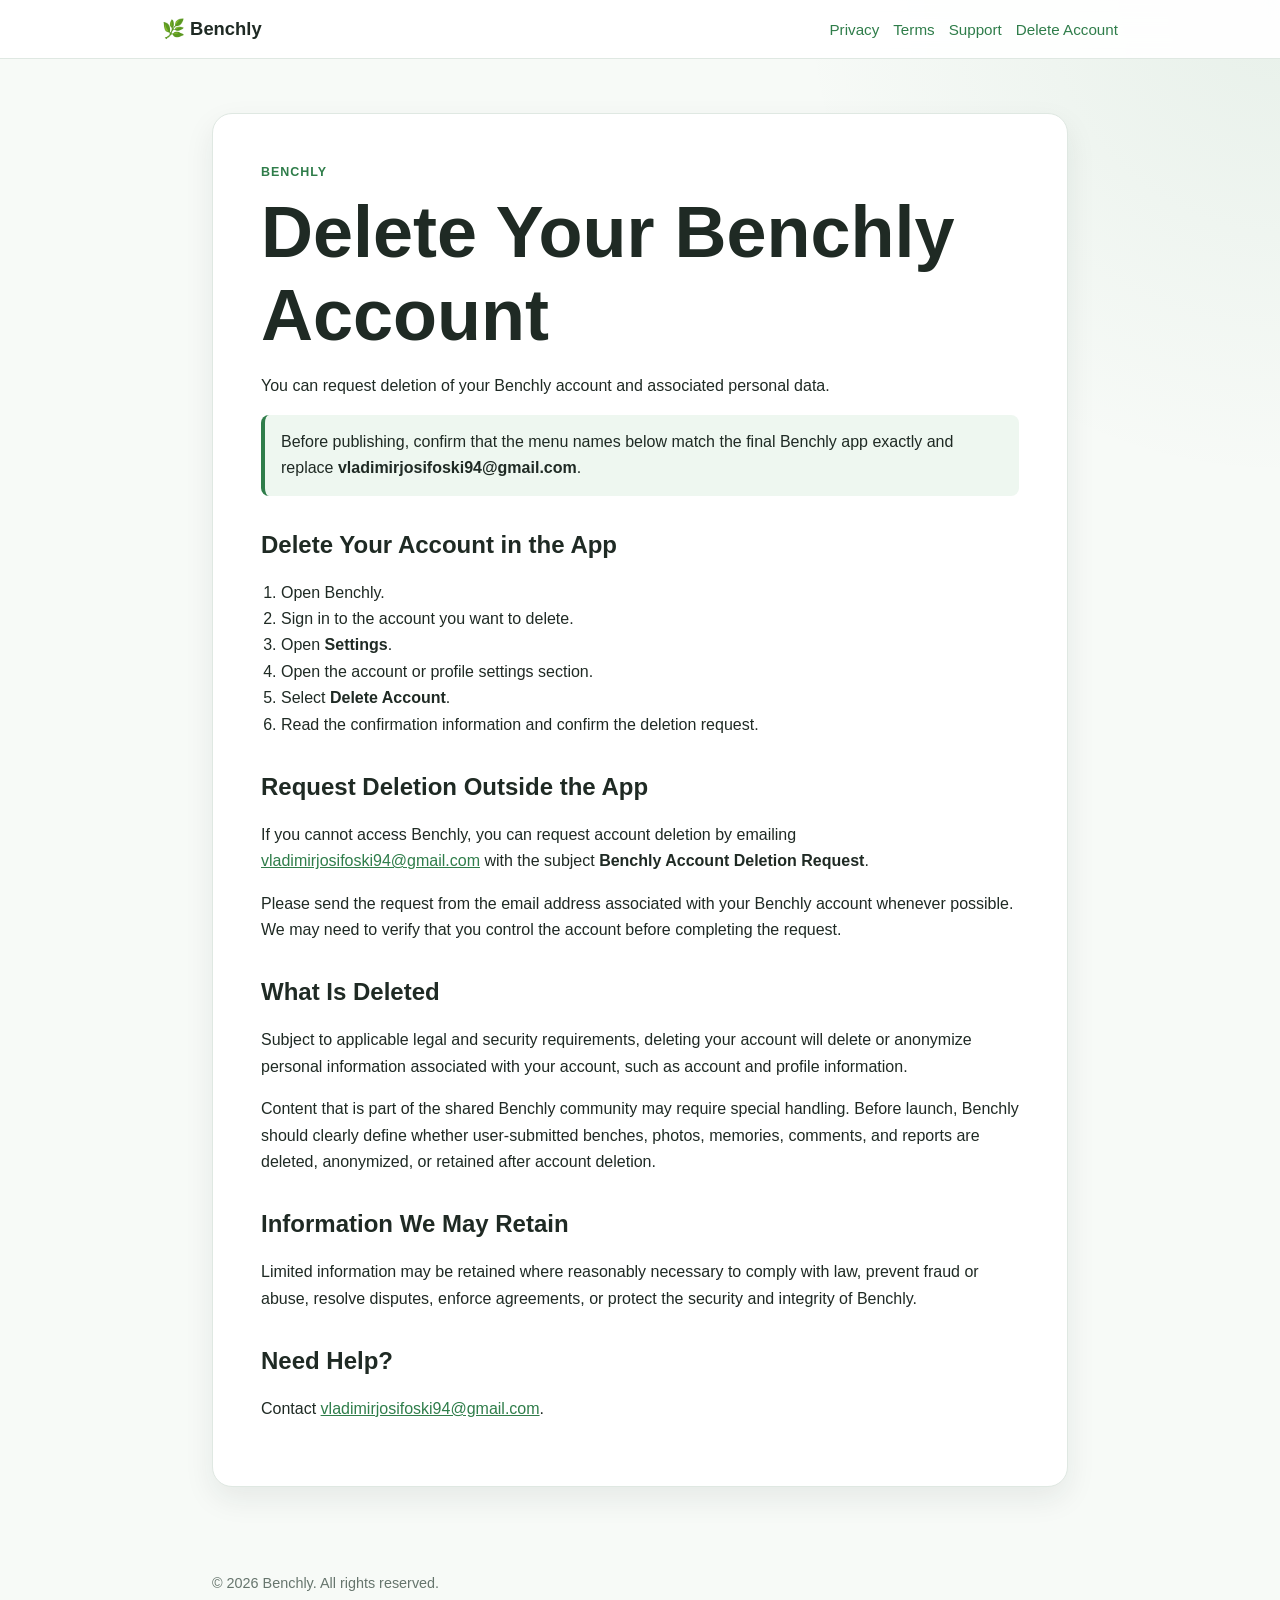
==== delete-account.html @ e116a3c2 "Benchly App Legal Files" ====
<!doctype html>
<html lang="en">
  <head>
    <meta charset="utf-8" />
    <meta name="viewport" content="width=device-width, initial-scale=1" />
    <meta name="description" content="Delete Account for Benchly" />
    <title>Delete Account | Benchly</title>
    <link rel="stylesheet" href="styles.css" />
  </head>
  <body>
    <header class="site-header">
      <nav class="nav">
        <a class="brand" href="index.html">🌿 Benchly</a>
        <div class="nav-links">
          <a href="privacy.html">Privacy</a>
          <a href="terms.html">Terms</a>
          <a href="support.html">Support</a>
          <a href="delete-account.html">Delete Account</a>
        </div>
      </nav>
    </header>

    <main class="container">
      <article class="legal">
        <div class="eyebrow">Benchly</div>
        <h1>Delete Your Benchly Account</h1>
        <p>
          You can request deletion of your Benchly account and associated
          personal data.
        </p>

        <div class="notice">
          Before publishing, confirm that the menu names below match the final
          Benchly app exactly and replace
          <strong>vladimirjosifoski94@gmail.com</strong>.
        </div>

        <h2>Delete Your Account in the App</h2>
        <ol>
          <li>Open Benchly.</li>
          <li>Sign in to the account you want to delete.</li>
          <li>Open <strong>Settings</strong>.</li>
          <li>Open the account or profile settings section.</li>
          <li>Select <strong>Delete Account</strong>.</li>
          <li>
            Read the confirmation information and confirm the deletion request.
          </li>
        </ol>

        <h2>Request Deletion Outside the App</h2>
        <p>
          If you cannot access Benchly, you can request account deletion by
          emailing
          <a
            href="mailto:vladimirjosifoski94@gmail.com?subject=Benchly%20Account%20Deletion%20Request"
            >vladimirjosifoski94@gmail.com</a
          >
          with the subject <strong>Benchly Account Deletion Request</strong>.
        </p>
        <p>
          Please send the request from the email address associated with your
          Benchly account whenever possible. We may need to verify that you
          control the account before completing the request.
        </p>

        <h2>What Is Deleted</h2>
        <p>
          Subject to applicable legal and security requirements, deleting your
          account will delete or anonymize personal information associated with
          your account, such as account and profile information.
        </p>
        <p>
          Content that is part of the shared Benchly community may require
          special handling. Before launch, Benchly should clearly define whether
          user-submitted benches, photos, memories, comments, and reports are
          deleted, anonymized, or retained after account deletion.
        </p>

        <h2>Information We May Retain</h2>
        <p>
          Limited information may be retained where reasonably necessary to
          comply with law, prevent fraud or abuse, resolve disputes, enforce
          agreements, or protect the security and integrity of Benchly.
        </p>

        <h2>Need Help?</h2>
        <p>
          Contact
          <a href="mailto:vladimirjosifoski94@gmail.com"
            >vladimirjosifoski94@gmail.com</a
          >.
        </p>
      </article>
    </main>

    <footer>
      <p>© 2026 Benchly. All rights reserved.</p>
    </footer>
  </body>
</html>
---- styles.css ----
:root {
  --bg: #f7faf7;
  --surface: #ffffff;
  --text: #1f2a24;
  --muted: #66756d;
  --brand: #2f7d4a;
  --brand-dark: #245f39;
  --border: #dfe8e2;
  --shadow: 0 12px 30px rgba(31, 42, 36, 0.08);
}

* { box-sizing: border-box; }

html { scroll-behavior: smooth; }

body {
  margin: 0;
  font-family: -apple-system, BlinkMacSystemFont, "Segoe UI", Roboto, Helvetica, Arial, sans-serif;
  color: var(--text);
  background:
    radial-gradient(circle at top right, rgba(47,125,74,.08), transparent 30rem),
    var(--bg);
  line-height: 1.65;
}

a { color: var(--brand); }
a:hover { color: var(--brand-dark); }

.site-header {
  border-bottom: 1px solid var(--border);
  background: rgba(255,255,255,.92);
  position: sticky;
  top: 0;
  z-index: 10;
  backdrop-filter: blur(12px);
}

.nav {
  max-width: 1000px;
  margin: 0 auto;
  padding: 14px 22px;
  display: flex;
  gap: 18px;
  align-items: center;
  justify-content: space-between;
}

.brand {
  font-weight: 800;
  text-decoration: none;
  color: var(--text);
  font-size: 1.15rem;
}

.nav-links {
  display: flex;
  gap: 14px;
  flex-wrap: wrap;
  justify-content: flex-end;
}

.nav-links a {
  text-decoration: none;
  font-size: .95rem;
}

.container {
  max-width: 900px;
  margin: 0 auto;
  padding: 54px 22px 70px;
}

.hero {
  padding: 40px;
  background: var(--surface);
  border: 1px solid var(--border);
  border-radius: 22px;
  box-shadow: var(--shadow);
}

.eyebrow {
  color: var(--brand);
  font-weight: 700;
  letter-spacing: .08em;
  text-transform: uppercase;
  font-size: .78rem;
}

h1 {
  line-height: 1.15;
  font-size: clamp(2.2rem, 6vw, 4.5rem);
  margin: 8px 0 16px;
}

h2 {
  margin-top: 34px;
  line-height: 1.25;
}

h3 { margin-top: 26px; }

.lead {
  font-size: 1.15rem;
  color: var(--muted);
  max-width: 720px;
}

.card-grid {
  margin-top: 26px;
  display: grid;
  grid-template-columns: repeat(auto-fit, minmax(220px, 1fr));
  gap: 16px;
}

.card {
  display: block;
  padding: 22px;
  background: var(--surface);
  border: 1px solid var(--border);
  border-radius: 16px;
  text-decoration: none;
  color: var(--text);
  box-shadow: 0 5px 18px rgba(31,42,36,.04);
}

.card strong {
  display: block;
  margin-bottom: 4px;
}

.card span {
  color: var(--muted);
  font-size: .95rem;
}

.legal {
  background: var(--surface);
  border: 1px solid var(--border);
  border-radius: 20px;
  padding: clamp(24px, 5vw, 48px);
  box-shadow: var(--shadow);
}

.notice {
  padding: 14px 16px;
  border-left: 4px solid var(--brand);
  background: #eef7f0;
  border-radius: 8px;
}

.meta {
  color: var(--muted);
  font-size: .95rem;
}

code.inline {
  background: #eef2ef;
  padding: 2px 6px;
  border-radius: 6px;
}

.button {
  display: inline-block;
  margin-top: 12px;
  padding: 11px 16px;
  border-radius: 10px;
  color: white;
  background: var(--brand);
  text-decoration: none;
  font-weight: 700;
}

.button:hover {
  background: var(--brand-dark);
  color: white;
}

footer {
  max-width: 900px;
  margin: 0 auto;
  padding: 0 22px 40px;
  color: var(--muted);
  font-size: .9rem;
}

ul, ol { padding-left: 1.25rem; }

@media (max-width: 650px) {
  .nav {
    align-items: flex-start;
    flex-direction: column;
  }
  .nav-links {
    justify-content: flex-start;
  }
  .hero { padding: 28px; }
}
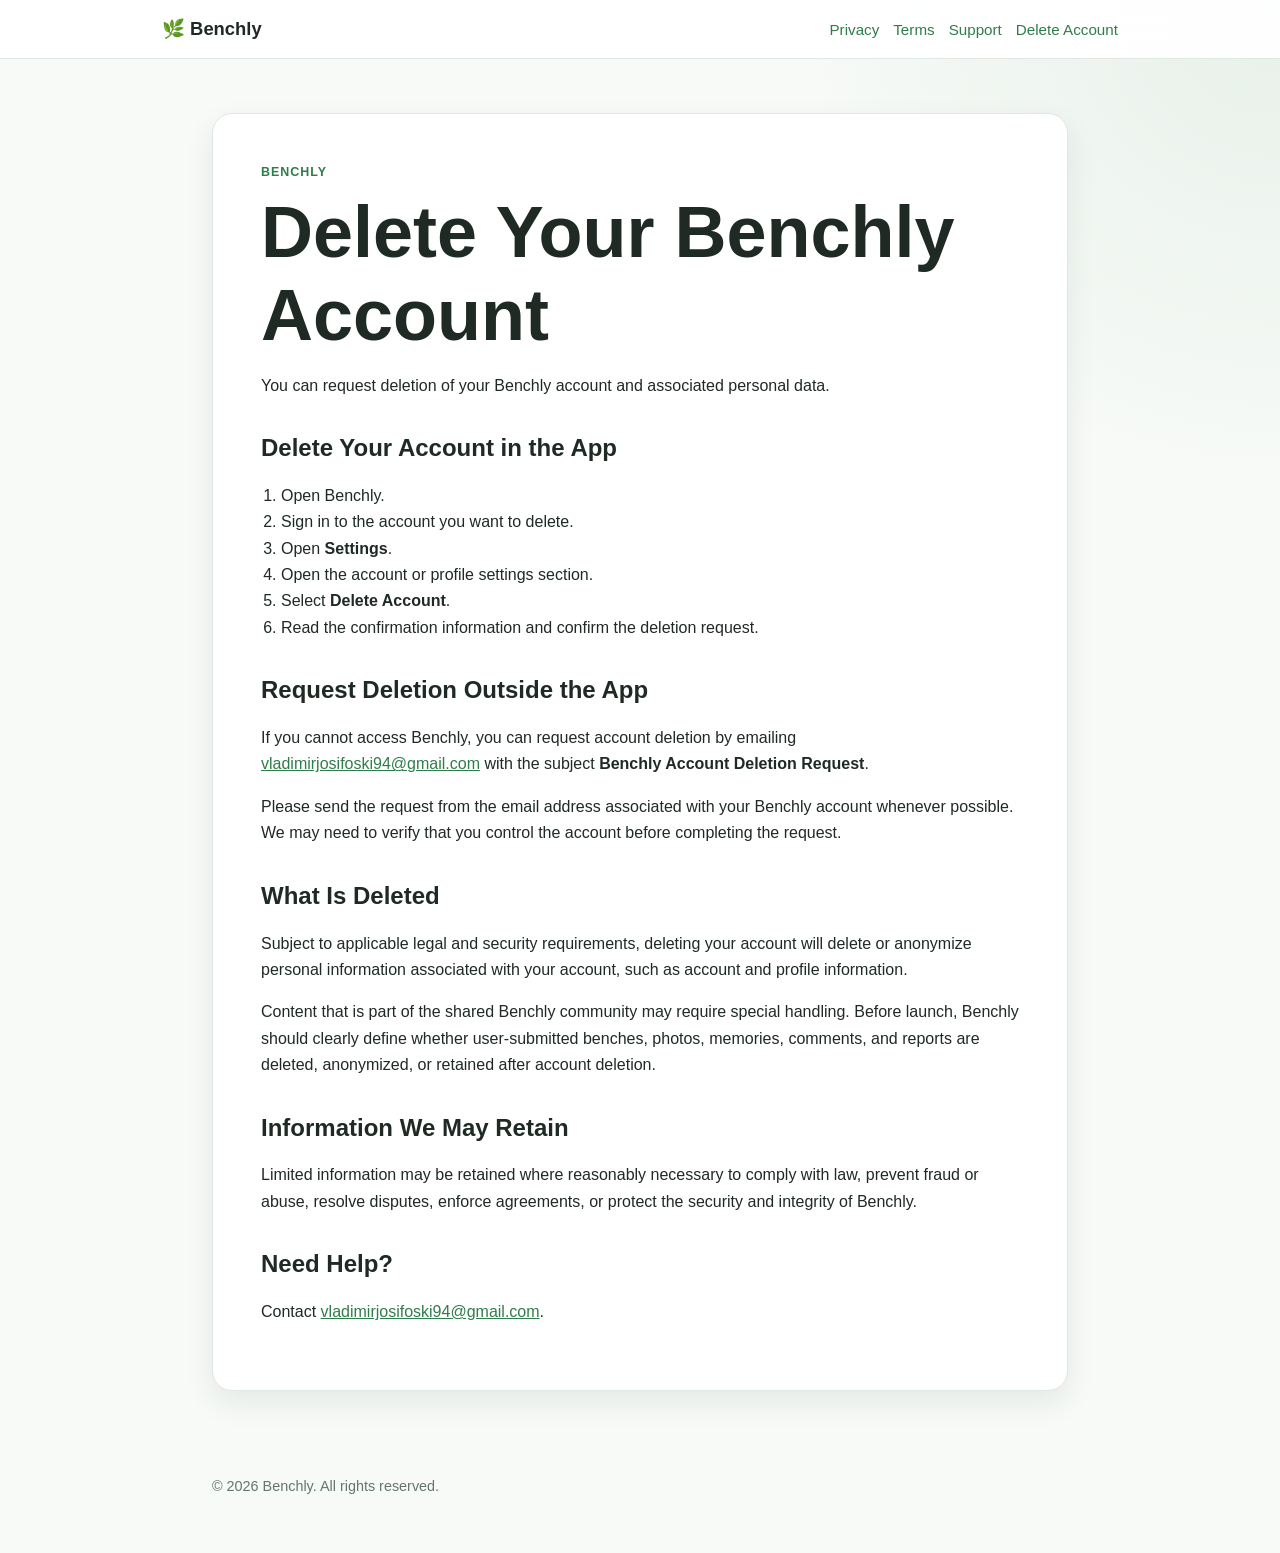
==== commit 25466372: "Update delete-account.html" ====
--- a/delete-account.html
+++ b/delete-account.html
@@ -28,12 +28,6 @@
           You can request deletion of your Benchly account and associated
           personal data.
         </p>
-
-        <div class="notice">
-          Before publishing, confirm that the menu names below match the final
-          Benchly app exactly and replace
-          <strong>vladimirjosifoski94@gmail.com</strong>.
-        </div>
 
         <h2>Delete Your Account in the App</h2>
         <ol>
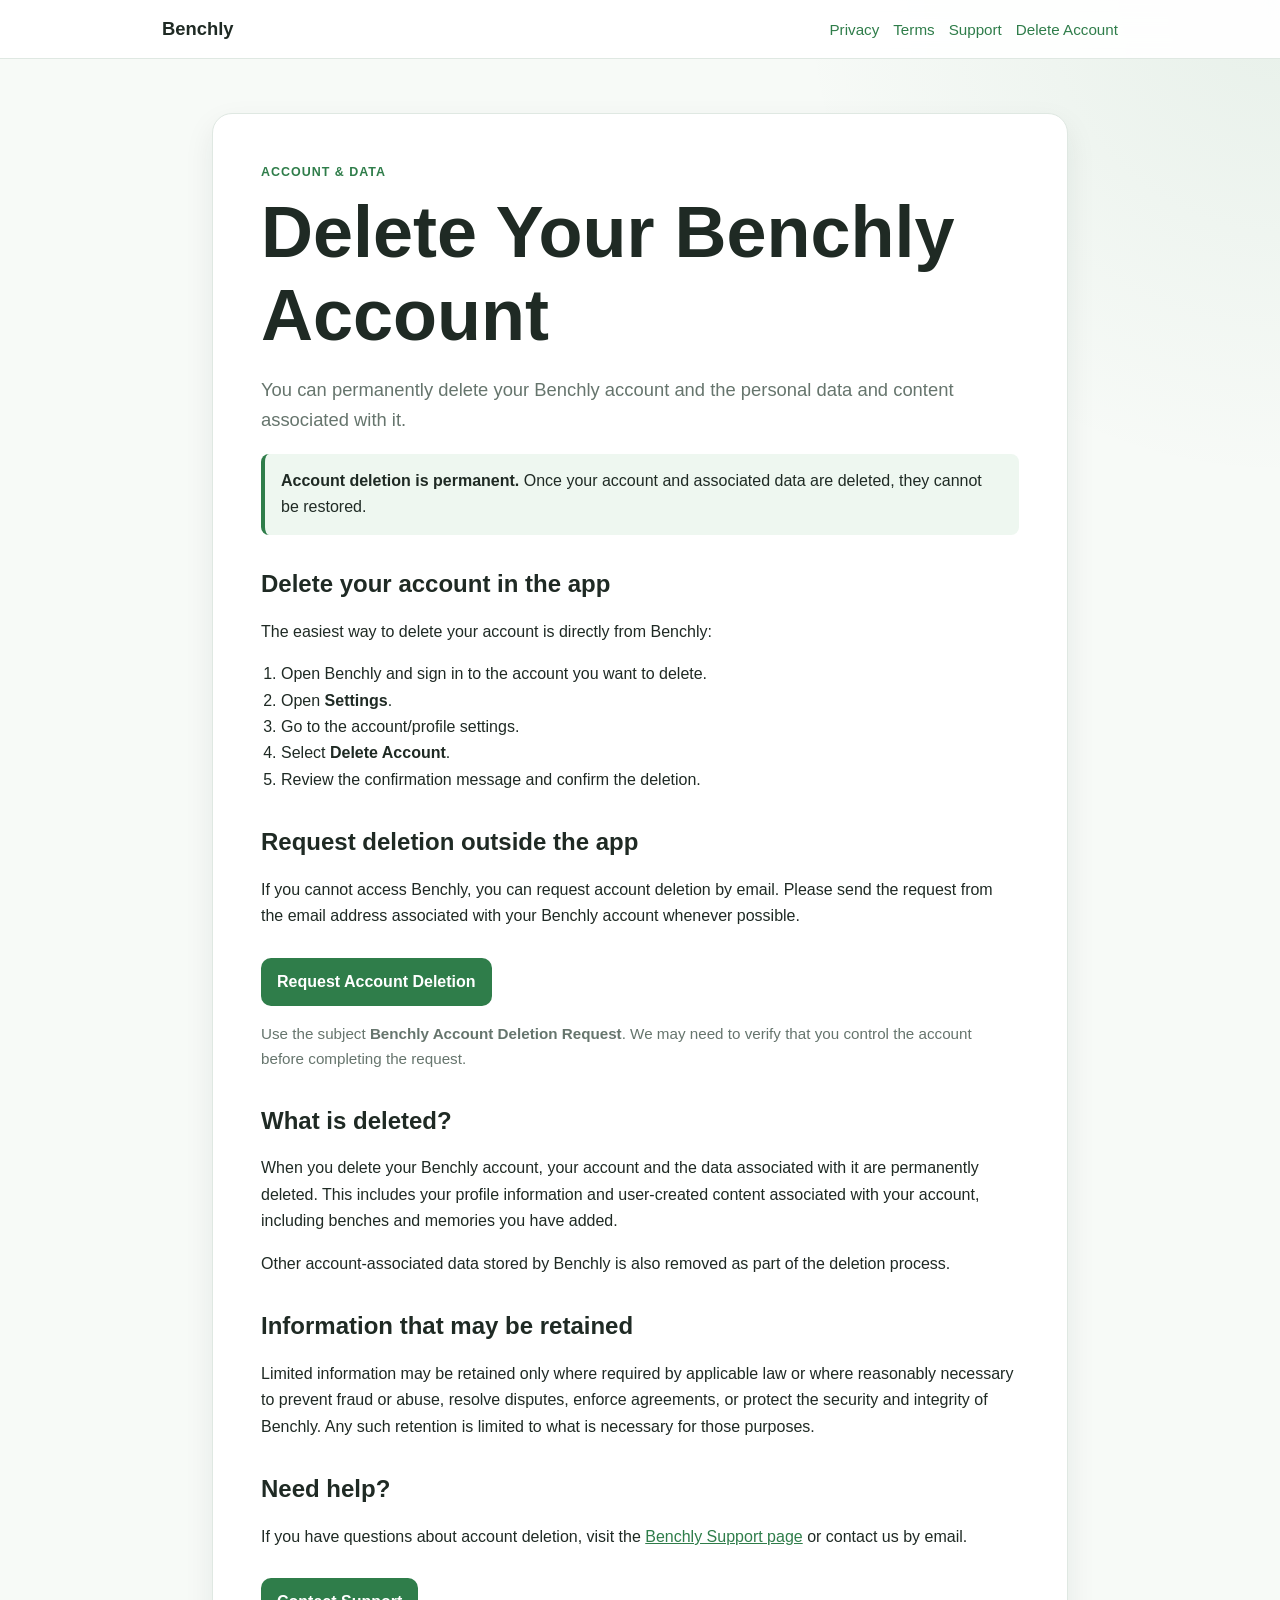
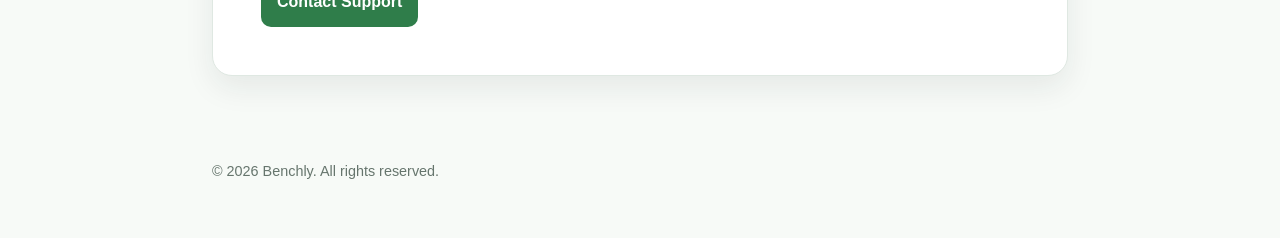
==== commit e54336c4: "Update delete-account.html" ====
--- a/delete-account.html
+++ b/delete-account.html
@@ -1,94 +1,102 @@
-<!doctype html>
+<!DOCTYPE html>
 <html lang="en">
-  <head>
-    <meta charset="utf-8" />
-    <meta name="viewport" content="width=device-width, initial-scale=1" />
-    <meta name="description" content="Delete Account for Benchly" />
-    <title>Delete Account | Benchly</title>
-    <link rel="stylesheet" href="styles.css" />
-  </head>
-  <body>
-    <header class="site-header">
-      <nav class="nav">
-        <a class="brand" href="index.html">🌿 Benchly</a>
-        <div class="nav-links">
-          <a href="privacy.html">Privacy</a>
-          <a href="terms.html">Terms</a>
-          <a href="support.html">Support</a>
-          <a href="delete-account.html">Delete Account</a>
-        </div>
-      </nav>
-    </header>
+<head>
+  <meta charset="UTF-8" />
+  <meta name="viewport" content="width=device-width, initial-scale=1.0" />
+  <meta name="description" content="Learn how to permanently delete your Benchly account and associated data." />
+  <title>Delete Account | Benchly</title>
+  <link rel="stylesheet" href="styles.css" />
+</head>
+<body>
+  <header class="site-header">
+    <nav class="nav">
+      <a class="brand" href="index.html">Benchly</a>
+      <div class="nav-links">
+        <a href="privacy.html">Privacy</a>
+        <a href="terms.html">Terms</a>
+        <a href="support.html">Support</a>
+        <a href="delete-account.html">Delete Account</a>
+      </div>
+    </nav>
+  </header>
 
-    <main class="container">
-      <article class="legal">
-        <div class="eyebrow">Benchly</div>
-        <h1>Delete Your Benchly Account</h1>
-        <p>
-          You can request deletion of your Benchly account and associated
-          personal data.
-        </p>
+  <main class="container">
+    <article class="legal">
+      <div class="eyebrow">Account &amp; Data</div>
+      <h1>Delete Your Benchly Account</h1>
+      <p class="lead">
+        You can permanently delete your Benchly account and the personal data
+        and content associated with it.
+      </p>
 
-        <h2>Delete Your Account in the App</h2>
-        <ol>
-          <li>Open Benchly.</li>
-          <li>Sign in to the account you want to delete.</li>
-          <li>Open <strong>Settings</strong>.</li>
-          <li>Open the account or profile settings section.</li>
-          <li>Select <strong>Delete Account</strong>.</li>
-          <li>
-            Read the confirmation information and confirm the deletion request.
-          </li>
-        </ol>
+      <div class="notice">
+        <strong>Account deletion is permanent.</strong>
+        Once your account and associated data are deleted, they cannot be restored.
+      </div>
 
-        <h2>Request Deletion Outside the App</h2>
-        <p>
-          If you cannot access Benchly, you can request account deletion by
-          emailing
-          <a
-            href="mailto:vladimirjosifoski94@gmail.com?subject=Benchly%20Account%20Deletion%20Request"
-            >vladimirjosifoski94@gmail.com</a
-          >
-          with the subject <strong>Benchly Account Deletion Request</strong>.
-        </p>
-        <p>
-          Please send the request from the email address associated with your
-          Benchly account whenever possible. We may need to verify that you
-          control the account before completing the request.
-        </p>
+      <h2>Delete your account in the app</h2>
+      <p>The easiest way to delete your account is directly from Benchly:</p>
+      <ol>
+        <li>Open Benchly and sign in to the account you want to delete.</li>
+        <li>Open <strong>Settings</strong>.</li>
+        <li>Go to the account/profile settings.</li>
+        <li>Select <strong>Delete Account</strong>.</li>
+        <li>Review the confirmation message and confirm the deletion.</li>
+      </ol>
 
-        <h2>What Is Deleted</h2>
-        <p>
-          Subject to applicable legal and security requirements, deleting your
-          account will delete or anonymize personal information associated with
-          your account, such as account and profile information.
-        </p>
-        <p>
-          Content that is part of the shared Benchly community may require
-          special handling. Before launch, Benchly should clearly define whether
-          user-submitted benches, photos, memories, comments, and reports are
-          deleted, anonymized, or retained after account deletion.
-        </p>
+      <h2>Request deletion outside the app</h2>
+      <p>
+        If you cannot access Benchly, you can request account deletion by email.
+        Please send the request from the email address associated with your
+        Benchly account whenever possible.
+      </p>
 
-        <h2>Information We May Retain</h2>
-        <p>
-          Limited information may be retained where reasonably necessary to
-          comply with law, prevent fraud or abuse, resolve disputes, enforce
-          agreements, or protect the security and integrity of Benchly.
-        </p>
+      <a
+        class="button"
+        href="mailto:vladimirjosifoski94@gmail.com?subject=Benchly%20Account%20Deletion%20Request"
+      >
+        Request Account Deletion
+      </a>
 
-        <h2>Need Help?</h2>
-        <p>
-          Contact
-          <a href="mailto:vladimirjosifoski94@gmail.com"
-            >vladimirjosifoski94@gmail.com</a
-          >.
-        </p>
-      </article>
-    </main>
+      <p class="meta">
+        Use the subject <strong>Benchly Account Deletion Request</strong>.
+        We may need to verify that you control the account before completing the request.
+      </p>
 
-    <footer>
-      <p>© 2026 Benchly. All rights reserved.</p>
-    </footer>
-  </body>
+      <h2>What is deleted?</h2>
+      <p>
+        When you delete your Benchly account, your account and the data associated
+        with it are permanently deleted. This includes your profile information
+        and user-created content associated with your account, including benches
+        and memories you have added.
+      </p>
+      <p>
+        Other account-associated data stored by Benchly is also removed as part
+        of the deletion process.
+      </p>
+
+      <h2>Information that may be retained</h2>
+      <p>
+        Limited information may be retained only where required by applicable law
+        or where reasonably necessary to prevent fraud or abuse, resolve disputes,
+        enforce agreements, or protect the security and integrity of Benchly.
+        Any such retention is limited to what is necessary for those purposes.
+      </p>
+
+      <h2>Need help?</h2>
+      <p>
+        If you have questions about account deletion, visit the
+        <a href="support.html">Benchly Support page</a> or contact us by email.
+      </p>
+
+      <a class="button" href="mailto:vladimirjosifoski94@gmail.com">
+        Contact Support
+      </a>
+    </article>
+  </main>
+
+  <footer>
+    <p>© 2026 Benchly. All rights reserved.</p>
+  </footer>
+</body>
 </html>
